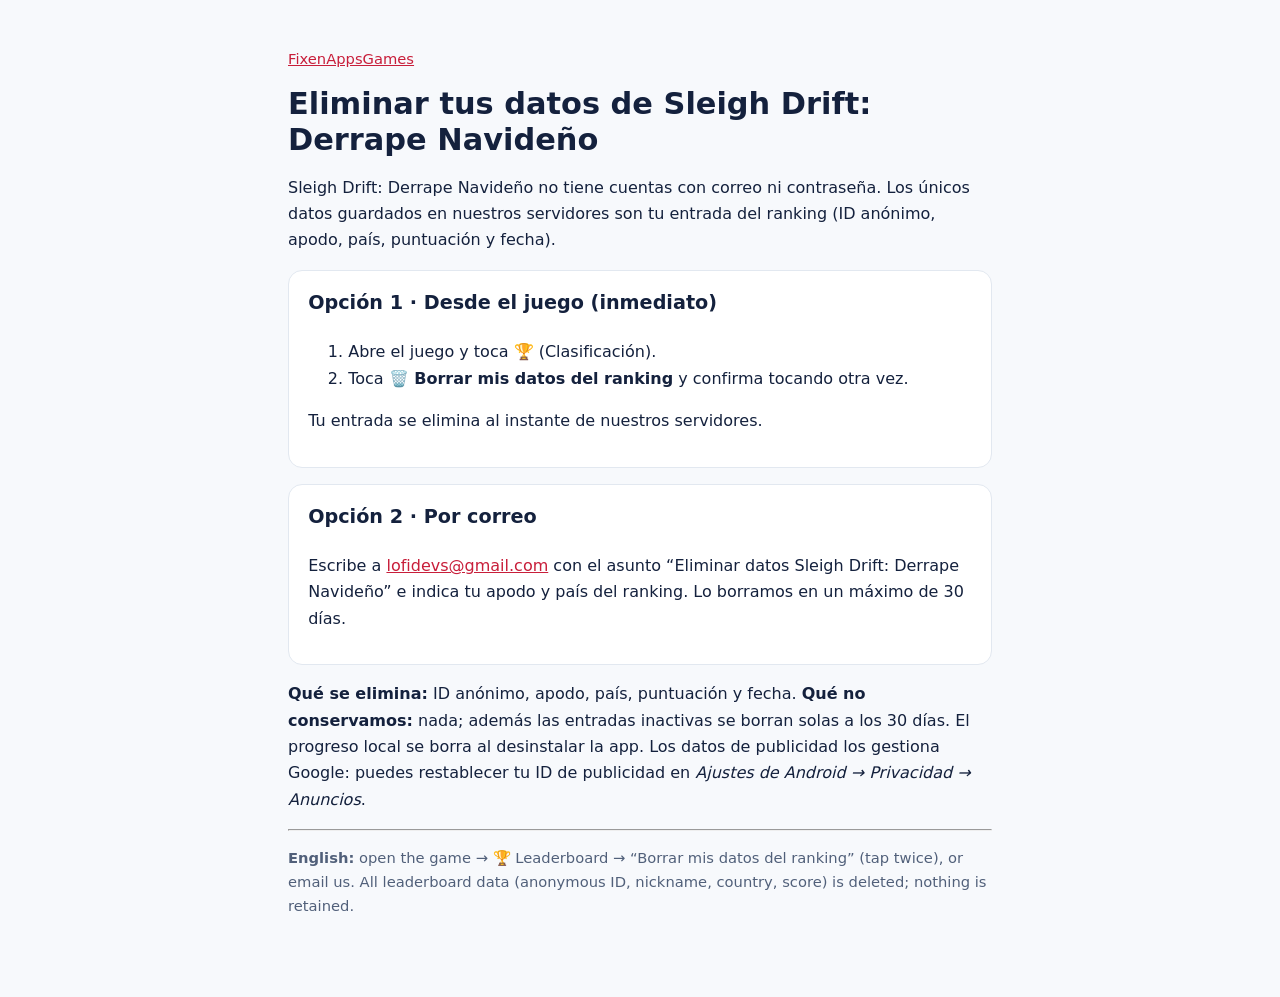
==== sleigh-drift-3d/eliminar-datos.html @ 58c828cf "Sitio FixenAppsGames: política de privacidad, términos, eliminación de datos y app-ads.txt Co-Author" ====
<!doctype html><html lang="es"><head><meta charset="utf-8"><meta name="viewport" content="width=device-width,initial-scale=1">
<title>Eliminar datos · Sleigh Drift: Derrape Navideño</title><link rel="stylesheet" href="../style.css"></head><body><main>
<p class="muted"><a href="../">FixenAppsGames</a></p>
<h1>Eliminar tus datos de Sleigh Drift: Derrape Navideño</h1>
<p>Sleigh Drift: Derrape Navideño no tiene cuentas con correo ni contraseña. Los únicos datos guardados en nuestros servidores son tu entrada del ranking (ID anónimo, apodo, país, puntuación y fecha).</p>
<div class="card"><h2 style="margin-top:0;border:0">Opción 1 · Desde el juego (inmediato)</h2>
<ol><li>Abre el juego y toca <strong>🏆</strong> (Clasificación).</li><li>Toca <strong>🗑️ Borrar mis datos del ranking</strong> y confirma tocando otra vez.</li></ol>
<p>Tu entrada se elimina al instante de nuestros servidores.</p></div>
<div class="card"><h2 style="margin-top:0;border:0">Opción 2 · Por correo</h2>
<p>Escribe a <a href="mailto:lofidevs@gmail.com?subject=Eliminar%20datos%20Sleigh%20Drift">lofidevs@gmail.com</a> con el asunto “Eliminar datos Sleigh Drift: Derrape Navideño” e indica tu apodo y país del ranking. Lo borramos en un máximo de 30 días.</p></div>
<p><strong>Qué se elimina:</strong> ID anónimo, apodo, país, puntuación y fecha. <strong>Qué no conservamos:</strong> nada; además las entradas inactivas se borran solas a los 30 días. El progreso local se borra al desinstalar la app. Los datos de publicidad los gestiona Google: puedes restablecer tu ID de publicidad en <em>Ajustes de Android → Privacidad → Anuncios</em>.</p>
<hr><p class="muted"><strong>English:</strong> open the game → 🏆 Leaderboard → “Borrar mis datos del ranking” (tap twice), or email us. All leaderboard data (anonymous ID, nickname, country, score) is deleted; nothing is retained.</p>
</main></body></html>
---- style.css ----
:root{--bg:#f7f9fc;--fg:#14213d;--muted:#51607a;--card:#fff;--accent:#c81e3a;--line:#e2e8f0}
@media (prefers-color-scheme:dark){:root{--bg:#0b1d3a;--fg:#eef4ff;--muted:#a8b8d4;--card:#13294d;--accent:#ff5c75;--line:#24416f}}
*{box-sizing:border-box}body{margin:0;background:var(--bg);color:var(--fg);font:16px/1.65 system-ui,-apple-system,"Segoe UI",Roboto,sans-serif}
main{max-width:46rem;margin:0 auto;padding:2rem 1rem 4rem}h1{font-size:1.9rem;line-height:1.2;margin:.2rem 0 .4rem}h2{font-size:1.2rem;margin-top:2rem;border-bottom:1px solid var(--line);padding-bottom:.3rem}
a{color:var(--accent)}.muted{color:var(--muted);font-size:.92rem}.card{background:var(--card);border:1px solid var(--line);border-radius:14px;padding:1rem 1.2rem;margin:1rem 0}
table{border-collapse:collapse;width:100%;font-size:.93rem}th,td{border:1px solid var(--line);padding:.5rem;text-align:left;vertical-align:top}nav{display:flex;gap:1rem;flex-wrap:wrap;margin:.5rem 0 1.5rem}
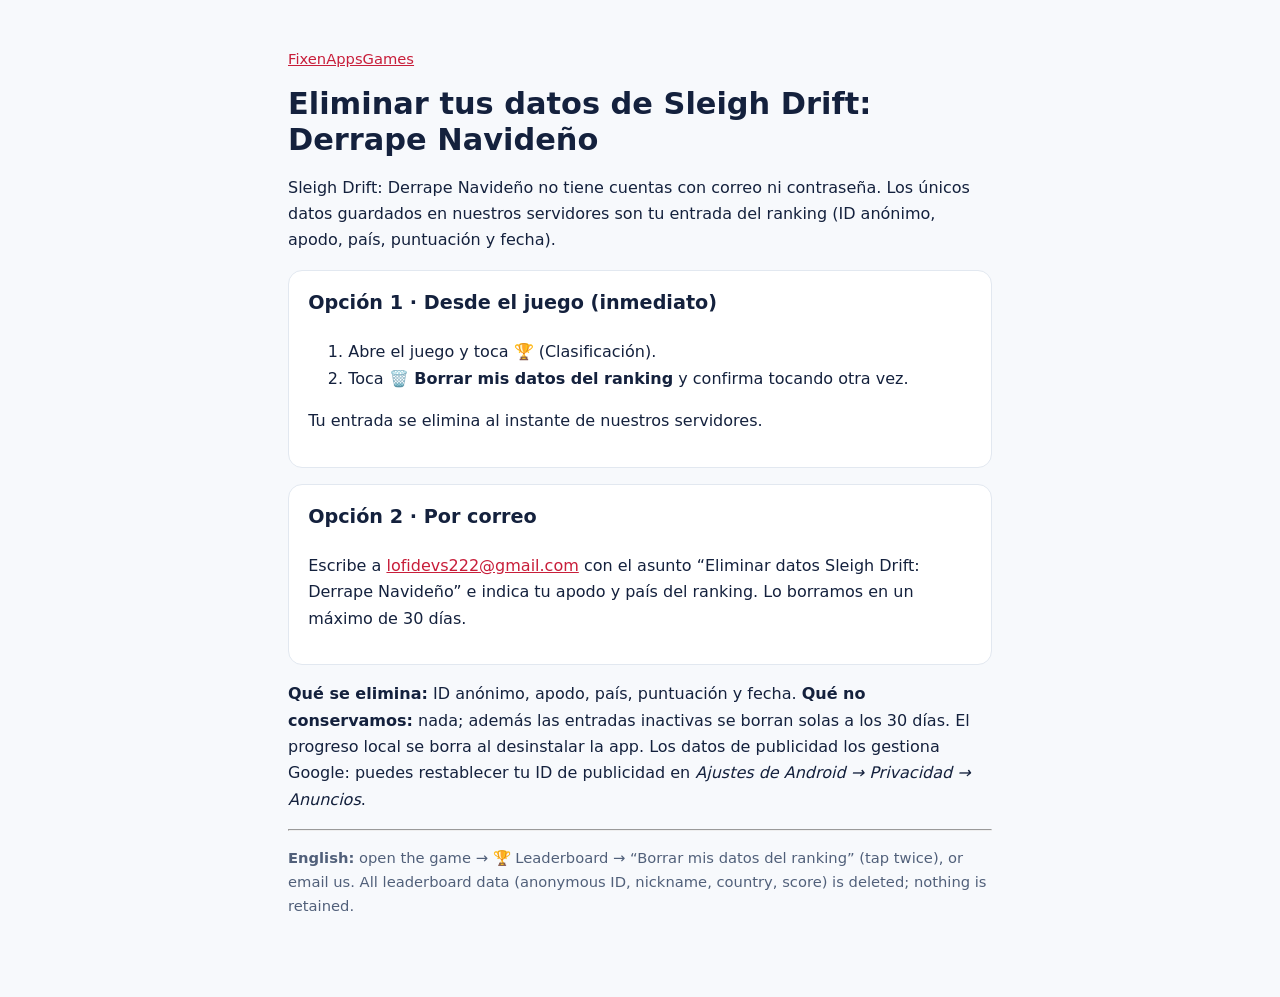
==== commit d296f78e: "Corrige correo de contacto Co-Authored-By: Claude Opus 5.5 <noreply@anthropic.com>" ====
--- a/sleigh-drift-3d/eliminar-datos.html
+++ b/sleigh-drift-3d/eliminar-datos.html
@@ -7,7 +7,7 @@
 <ol><li>Abre el juego y toca <strong>🏆</strong> (Clasificación).</li><li>Toca <strong>🗑️ Borrar mis datos del ranking</strong> y confirma tocando otra vez.</li></ol>
 <p>Tu entrada se elimina al instante de nuestros servidores.</p></div>
 <div class="card"><h2 style="margin-top:0;border:0">Opción 2 · Por correo</h2>
-<p>Escribe a <a href="mailto:lofidevs@gmail.com?subject=Eliminar%20datos%20Sleigh%20Drift">lofidevs@gmail.com</a> con el asunto “Eliminar datos Sleigh Drift: Derrape Navideño” e indica tu apodo y país del ranking. Lo borramos en un máximo de 30 días.</p></div>
+<p>Escribe a <a href="mailto:lofidevs222@gmail.com?subject=Eliminar%20datos%20Sleigh%20Drift">lofidevs222@gmail.com</a> con el asunto “Eliminar datos Sleigh Drift: Derrape Navideño” e indica tu apodo y país del ranking. Lo borramos en un máximo de 30 días.</p></div>
 <p><strong>Qué se elimina:</strong> ID anónimo, apodo, país, puntuación y fecha. <strong>Qué no conservamos:</strong> nada; además las entradas inactivas se borran solas a los 30 días. El progreso local se borra al desinstalar la app. Los datos de publicidad los gestiona Google: puedes restablecer tu ID de publicidad en <em>Ajustes de Android → Privacidad → Anuncios</em>.</p>
 <hr><p class="muted"><strong>English:</strong> open the game → 🏆 Leaderboard → “Borrar mis datos del ranking” (tap twice), or email us. All leaderboard data (anonymous ID, nickname, country, score) is deleted; nothing is retained.</p>
 </main></body></html>
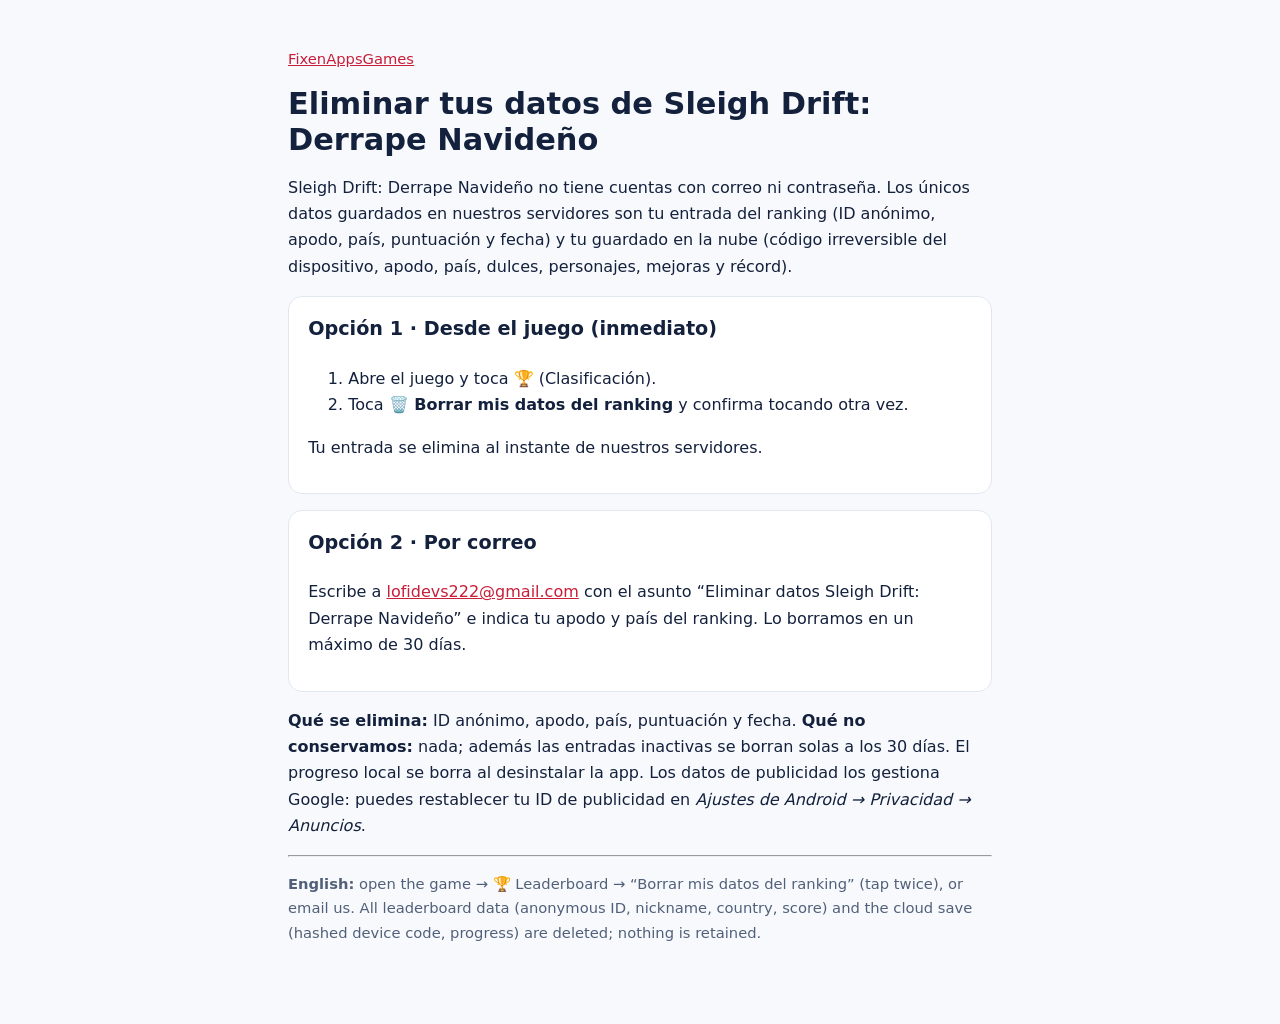
==== commit 93c6cd85: "Sleigh Drift 1.0.2: guardado en la nube, amigos y eliminación de datos Co-Authored-By: Claude Opus 5" ====
--- a/sleigh-drift-3d/eliminar-datos.html
+++ b/sleigh-drift-3d/eliminar-datos.html
@@ -2,12 +2,12 @@
 <title>Eliminar datos · Sleigh Drift: Derrape Navideño</title><link rel="stylesheet" href="../style.css"></head><body><main>
 <p class="muted"><a href="../">FixenAppsGames</a></p>
 <h1>Eliminar tus datos de Sleigh Drift: Derrape Navideño</h1>
-<p>Sleigh Drift: Derrape Navideño no tiene cuentas con correo ni contraseña. Los únicos datos guardados en nuestros servidores son tu entrada del ranking (ID anónimo, apodo, país, puntuación y fecha).</p>
+<p>Sleigh Drift: Derrape Navideño no tiene cuentas con correo ni contraseña. Los únicos datos guardados en nuestros servidores son tu entrada del ranking (ID anónimo, apodo, país, puntuación y fecha) y tu guardado en la nube (código irreversible del dispositivo, apodo, país, dulces, personajes, mejoras y récord).</p>
 <div class="card"><h2 style="margin-top:0;border:0">Opción 1 · Desde el juego (inmediato)</h2>
 <ol><li>Abre el juego y toca <strong>🏆</strong> (Clasificación).</li><li>Toca <strong>🗑️ Borrar mis datos del ranking</strong> y confirma tocando otra vez.</li></ol>
 <p>Tu entrada se elimina al instante de nuestros servidores.</p></div>
 <div class="card"><h2 style="margin-top:0;border:0">Opción 2 · Por correo</h2>
 <p>Escribe a <a href="mailto:lofidevs222@gmail.com?subject=Eliminar%20datos%20Sleigh%20Drift">lofidevs222@gmail.com</a> con el asunto “Eliminar datos Sleigh Drift: Derrape Navideño” e indica tu apodo y país del ranking. Lo borramos en un máximo de 30 días.</p></div>
 <p><strong>Qué se elimina:</strong> ID anónimo, apodo, país, puntuación y fecha. <strong>Qué no conservamos:</strong> nada; además las entradas inactivas se borran solas a los 30 días. El progreso local se borra al desinstalar la app. Los datos de publicidad los gestiona Google: puedes restablecer tu ID de publicidad en <em>Ajustes de Android → Privacidad → Anuncios</em>.</p>
-<hr><p class="muted"><strong>English:</strong> open the game → 🏆 Leaderboard → “Borrar mis datos del ranking” (tap twice), or email us. All leaderboard data (anonymous ID, nickname, country, score) is deleted; nothing is retained.</p>
+<hr><p class="muted"><strong>English:</strong> open the game → 🏆 Leaderboard → “Borrar mis datos del ranking” (tap twice), or email us. All leaderboard data (anonymous ID, nickname, country, score) and the cloud save (hashed device code, progress) are deleted; nothing is retained.</p>
 </main></body></html>
